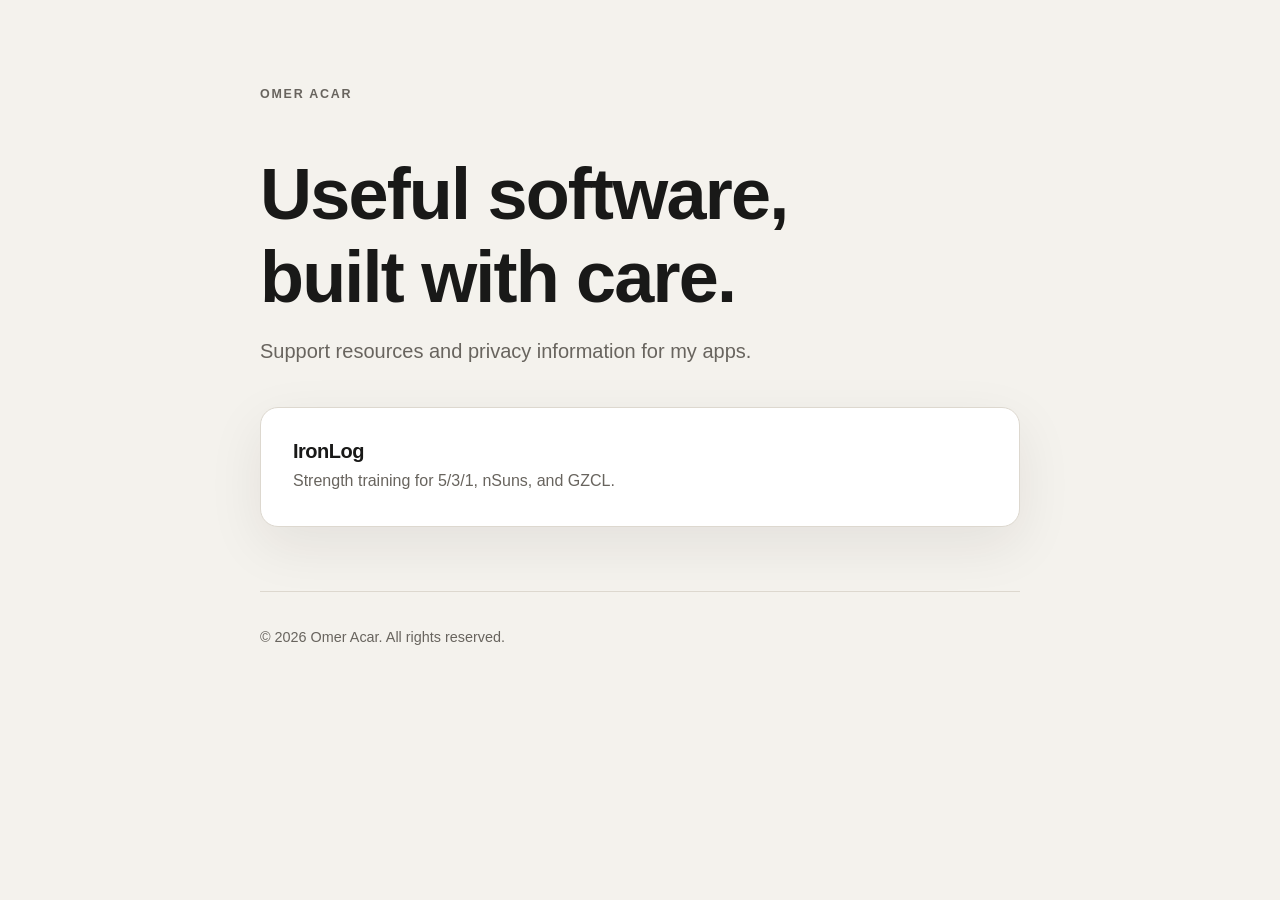
==== index.html @ ab46f40f "Create app support site" ====
<!doctype html>
<html lang="en">
<head>
  <meta charset="utf-8">
  <meta name="viewport" content="width=device-width, initial-scale=1">
  <meta name="description" content="Support and privacy information for apps by Omer Acar.">
  <title>Apps by Omer Acar</title>
  <link rel="stylesheet" href="styles.css">
</head>
<body>
  <main class="shell">
    <span class="wordmark">Omer Acar</span>
    <h1>Useful software, built with care.</h1>
    <p class="lede">Support resources and privacy information for my apps.</p>

    <a class="card" href="ironlog/">
      <h2>IronLog</h2>
      <p>Strength training for 5/3/1, nSuns, and GZCL.</p>
    </a>

    <footer>
      <p>&copy; 2026 Omer Acar. All rights reserved.</p>
    </footer>
  </main>
</body>
</html>
---- styles.css ----
:root {
  color-scheme: light dark;
  --background: #f4f2ed;
  --surface: #ffffff;
  --text: #191918;
  --muted: #68645e;
  --accent: #a83b1c;
  --accent-strong: #7e280f;
  --border: #ddd8cf;
  --shadow: 0 18px 55px rgb(39 31 20 / 8%);
}

@media (prefers-color-scheme: dark) {
  :root {
    --background: #11110f;
    --surface: #1b1a18;
    --text: #f1eee7;
    --muted: #b1aaa0;
    --accent: #ff7854;
    --accent-strong: #ff9b7f;
    --border: #37332d;
    --shadow: none;
  }
}

* {
  box-sizing: border-box;
}

html {
  font-family: -apple-system, BlinkMacSystemFont, "Segoe UI", sans-serif;
  line-height: 1.6;
}

body {
  min-height: 100vh;
  margin: 0;
  background: var(--background);
  color: var(--text);
}

a {
  color: var(--accent);
  text-decoration-thickness: 0.08em;
  text-underline-offset: 0.18em;
}

a:hover {
  color: var(--accent-strong);
}

a:focus-visible {
  outline: 3px solid var(--accent);
  outline-offset: 4px;
  border-radius: 2px;
}

.shell {
  width: min(100% - 2rem, 760px);
  margin-inline: auto;
  padding-block: clamp(2rem, 7vw, 5rem);
}

.wordmark {
  display: inline-block;
  margin-bottom: 3rem;
  color: var(--muted);
  font-size: 0.78rem;
  font-weight: 750;
  letter-spacing: 0.14em;
  text-decoration: none;
  text-transform: uppercase;
}

h1,
h2 {
  line-height: 1.15;
  letter-spacing: -0.025em;
}

h1 {
  max-width: 17ch;
  margin: 0;
  font-size: clamp(2.25rem, 8vw, 4.5rem);
}

h2 {
  margin-top: 2.4rem;
  font-size: 1.25rem;
}

.lede {
  max-width: 58ch;
  margin: 1rem 0 2.5rem;
  color: var(--muted);
  font-size: clamp(1.05rem, 2.5vw, 1.25rem);
}

.card,
.notice {
  border: 1px solid var(--border);
  border-radius: 18px;
  background: var(--surface);
  box-shadow: var(--shadow);
}

.card {
  display: block;
  padding: clamp(1.35rem, 4vw, 2rem);
  color: var(--text);
  text-decoration: none;
}

.card h2 {
  margin: 0 0 0.35rem;
}

.card p {
  margin: 0;
  color: var(--muted);
}

.notice {
  margin-block: 2rem;
  padding: 1.2rem 1.35rem;
  border-left: 4px solid var(--accent);
}

.features {
  padding-left: 1.25rem;
}

.features li + li {
  margin-top: 0.45rem;
}

.meta {
  margin-top: 0.5rem;
  color: var(--muted);
}

.table-wrap {
  overflow-x: auto;
}

table {
  width: 100%;
  border-collapse: collapse;
  font-size: 0.93rem;
}

th,
td {
  padding: 0.7rem;
  border: 1px solid var(--border);
  text-align: left;
  vertical-align: top;
}

th {
  background: var(--surface);
}

footer {
  margin-top: 4rem;
  padding-top: 1.25rem;
  border-top: 1px solid var(--border);
  color: var(--muted);
  font-size: 0.9rem;
}

.footer-links {
  display: flex;
  flex-wrap: wrap;
  gap: 0.45rem 1rem;
}

code {
  font-size: 0.9em;
}

@media (max-width: 520px) {
  .shell {
    width: min(100% - 1.25rem, 760px);
    padding-top: 1.5rem;
  }

  .wordmark {
    margin-bottom: 2rem;
  }

  .table-wrap {
    margin-inline: -0.625rem;
  }
}
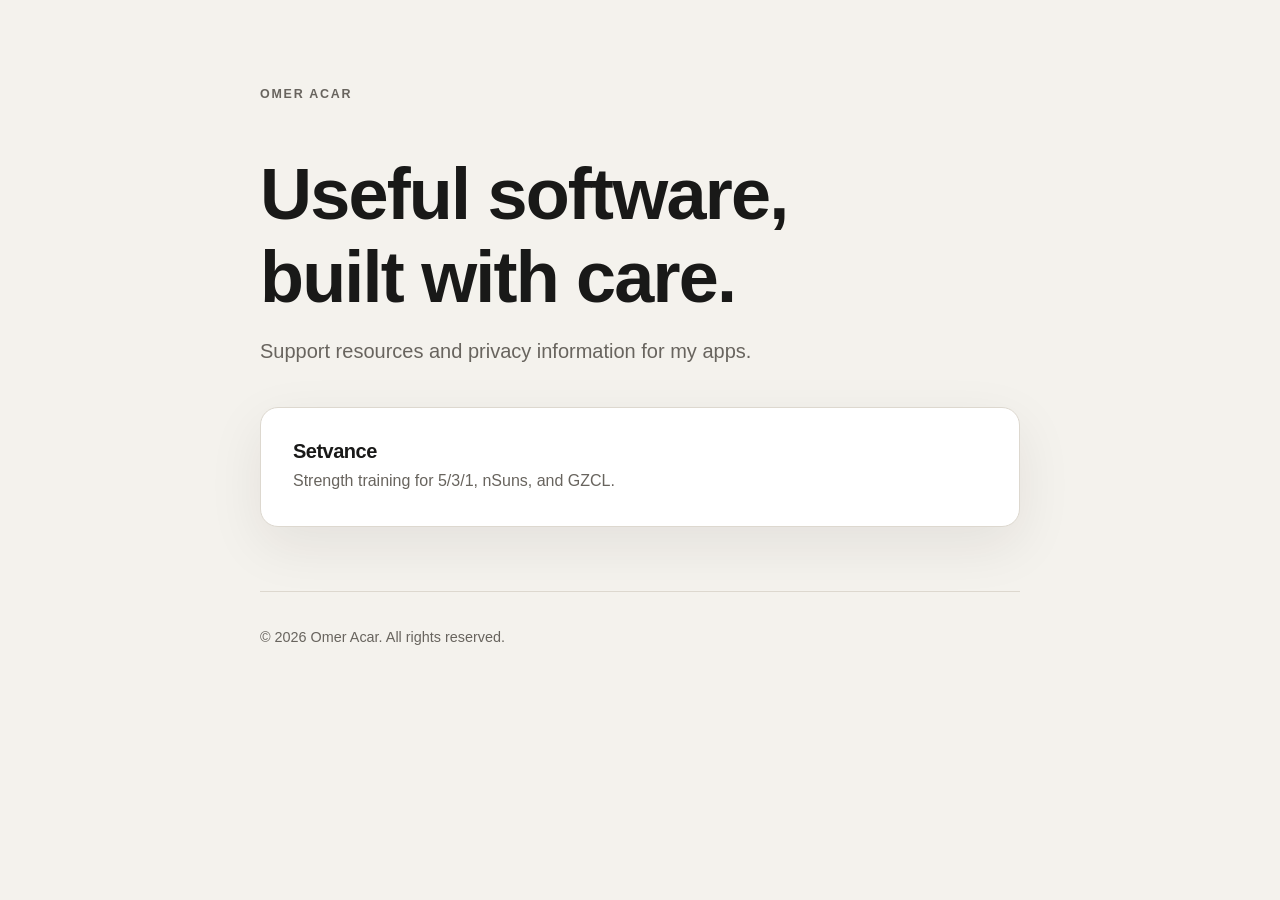
==== commit 311647e3: "Rename public pages to Setvance" ====
--- a/index.html
+++ b/index.html
@@ -5,6 +5,7 @@
   <meta name="viewport" content="width=device-width, initial-scale=1">
   <meta name="description" content="Support and privacy information for apps by Omer Acar.">
   <title>Apps by Omer Acar</title>
+  <link rel="canonical" href="https://www.acar.one/">
   <link rel="stylesheet" href="styles.css">
 </head>
 <body>
@@ -14,7 +15,7 @@
     <p class="lede">Support resources and privacy information for my apps.</p>
 
     <a class="card" href="ironlog/">
-      <h2>IronLog</h2>
+      <h2>Setvance</h2>
       <p>Strength training for 5/3/1, nSuns, and GZCL.</p>
     </a>
 
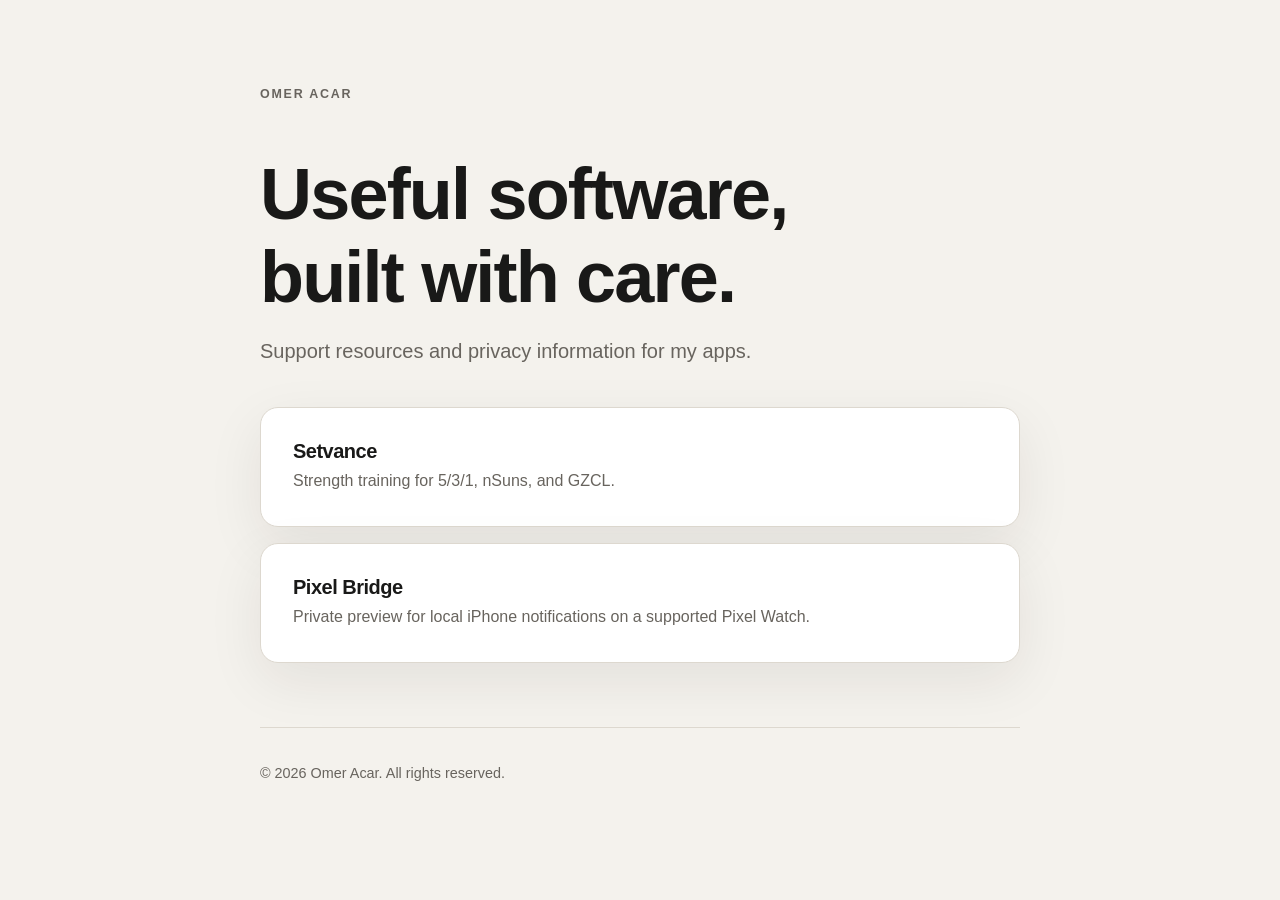
==== commit eea2d0b0: "Add Pixel Bridge support pages" ====
--- a/index.html
+++ b/index.html
@@ -14,9 +14,14 @@
     <h1>Useful software, built with care.</h1>
     <p class="lede">Support resources and privacy information for my apps.</p>
 
-    <a class="card" href="ironlog/">
+    <a class="card" href="setvance/">
       <h2>Setvance</h2>
       <p>Strength training for 5/3/1, nSuns, and GZCL.</p>
+    </a>
+
+    <a class="card" href="pixel-bridge/">
+      <h2>Pixel Bridge</h2>
+      <p>Private preview for local iPhone notifications on a supported Pixel Watch.</p>
     </a>
 
     <footer>
--- a/styles.css
+++ b/styles.css
@@ -120,6 +120,10 @@
   color: var(--muted);
 }
 
+.card + .card {
+  margin-top: 1rem;
+}
+
 .notice {
   margin-block: 2rem;
   padding: 1.2rem 1.35rem;
